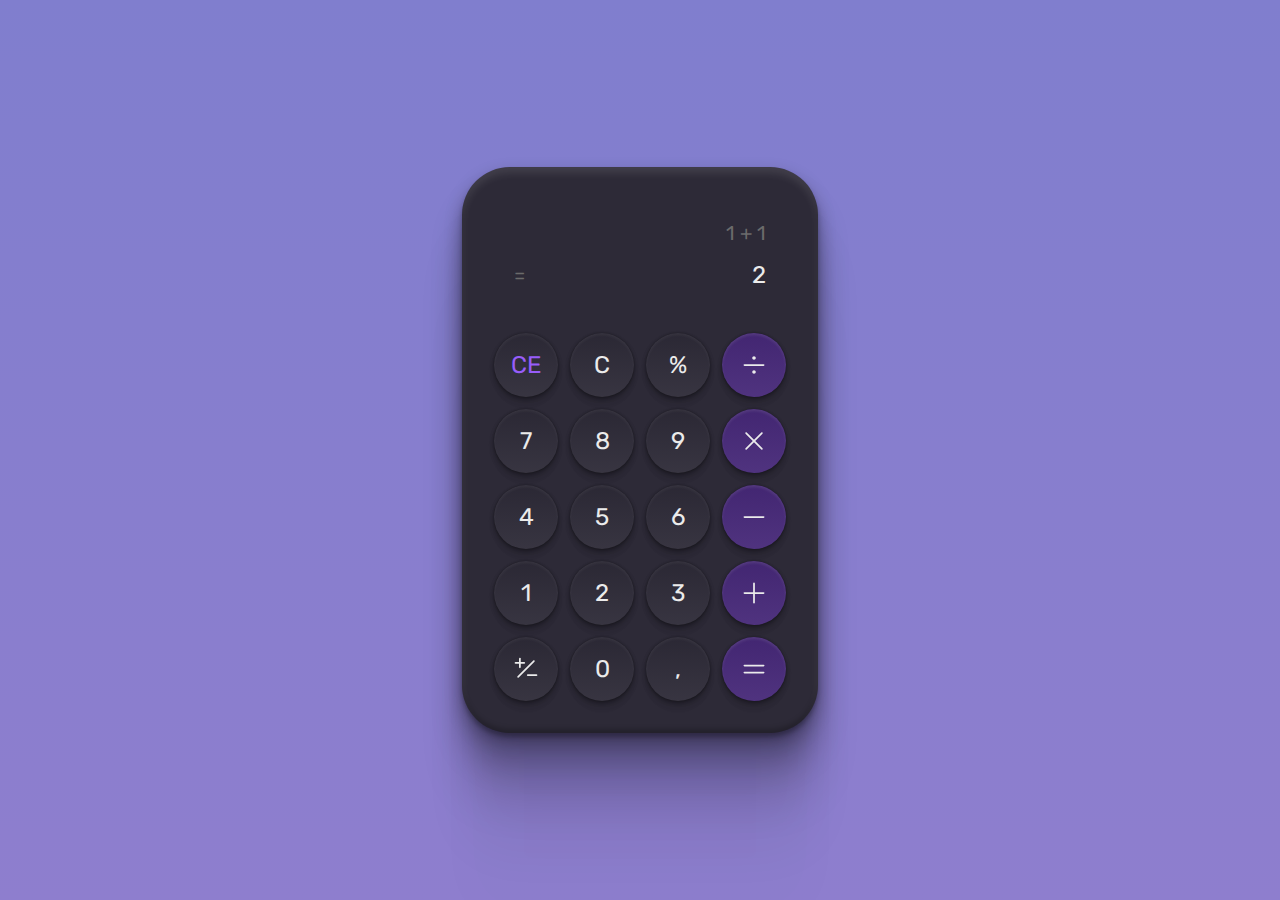
==== Calculadora/index.html @ aee04ab6 "criacao do quinto desafio" ====
<!DOCTYPE html>
<html lang="pt-br">
  <head>
    <meta charset="UTF-8" />
    <meta http-equiv="X-UA-Compatible" content="IE=edge" />
    <meta name="viewport" content="width=device-width, initial-scale=1.0" />
    <link rel="preconnect" href="https://fonts.googleapis.com" />
    <link rel="preconnect" href="https://fonts.gstatic.com" crossorigin />
    <link
      href="https://fonts.googleapis.com/css2?family=Rubik&display=swap"
      rel="stylesheet"
    />
    <link rel="stylesheet" href="style.css" />
    <title>Calculadora</title>
  </head>
  <body>
    <div></div>
    <div class="calculadora">
      <div class="header">
        <p class="historico">1 + 1</p>
        <div class="contas">
          <p class="sinal">=</p>
          <p class="numero">2</p>
        </div>
      </div>

      <div class="teclado">
        <div class="teclas">
          <div class="ce">CE</div>
          <div>C</div>
          <div>%</div>
          <div class="operacao"><img src="img/divisao.svg" alt="" /></div>
        </div>
        <div class="teclas">
          <div>7</div>
          <div>8</div>
          <div>9</div>
          <div class="operacao"><img src="img/multiplicacao.svg" alt="" /></div>
        </div>
        <div class="teclas">
          <div>4</div>
          <div>5</div>
          <div>6</div>
          <div class="operacao"><img src="img/subtracao.svg" alt="" /></div>
        </div>
        <div class="teclas">
          <div>1</div>
          <div>2</div>
          <div>3</div>
          <div class="operacao"><img src="img/soma.svg" alt="" /></div>
        </div>
        <div class="teclas">
          <div><img src="img/menos-e-mais.svg" alt="" /></div>
          <div>0</div>
          <div>,</div>
          <div class="operacao"><img src="img/igual.svg" alt="" /></div>
        </div>
      </div>
    </div>
    <div></div>
  </body>
</html>
---- Calculadora/style.css ----
*{
  padding: 0;
  margin: 0;
  box-sizing: border-box;
  font-family: 'Rubik', sans-serif;
}

body{
  background: linear-gradient(180deg, #807ECE 0%, #8E7ECE 100%);
  display: flex;
  justify-content: center;
  align-items: center;
  height: 100vh;
}

.calculadora{
  background: #2D2A37;
  box-shadow: 0px 4px 4px rgba(0, 0, 0, 0.25), 0px 188px 52px rgba(0, 0, 0, 0.01), 0px 120px 48px rgba(0, 0, 0, 0.04), 0px 68px 41px rgba(0, 0, 0, 0.15), 0px 30px 30px rgba(0, 0, 0, 0.26), 0px 8px 17px rgba(0, 0, 0, 0.29), inset 0px 6px 8px rgba(255, 255, 255, 0.1), inset 0px -4px 5px rgba(0, 0, 0, 0.22);
  border-radius: 48px;
  padding: 54px 32px 32px 32px;
}

.header{
  padding-inline: 20px;
}

.historico{
  text-align: end;
  color: #6B6B6B;
  font-size: 20px;
}

.contas{
  display: flex;
  align-items: center;
  justify-content: space-between;
  margin-top: 16px;
}

.sinal{
  color: #6B6B6B;
  font-size: 20px;
}

.numero{
  color: #EBEBEB;
  font-size: 24px;
}

.teclado{
  margin-top: 32px;
  display: flex;
  flex-direction: column;
}

.teclas{
  display: flex;
  gap: 12px;
  margin-top: 12px;
}

.teclas div{
  background: linear-gradient(180deg, rgba(0, 0, 0, 0.05) 0%, rgba(255, 255, 255, 0.05) 100%), #2D2A37;
  box-shadow: 0px 11px 7px rgba(0, 0, 0, 0.01), 0px 7px 7px rgba(0, 0, 0, 0.04), 0px 4px 6px rgba(0, 0, 0, 0.1), 0px 2px 4px rgba(0, 0, 0, 0.26), 0px 0px 2px rgba(0, 0, 0, 0.29), inset 0px 2px 3px rgba(255, 255, 255, 0.06);
  width: 64px;
  height: 64px;
  border-radius: 50%;
  display: flex;
  align-items: center;
  justify-content: center;
  font-size: 24px;
  color: #EBEBEB;
  cursor: pointer;
}

.teclas div:hover{
  filter: brightness(1.5);
}

.teclas .ce{
  color: #975DFA;
}

.teclas .operacao{
  background: linear-gradient(180deg, rgba(0, 0, 0, 0.05) 0.01%, rgba(255, 255, 255, 0.05) 100%), #462878;
  box-shadow: 0px 11px 7px rgba(0, 0, 0, 0.01), 0px 7px 7px rgba(0, 0, 0, 0.04), 0px 4px 6px rgba(0, 0, 0, 0.1), 0px 2px 4px rgba(0, 0, 0, 0.26), 0px 0px 2px rgba(0, 0, 0, 0.29), inset 0px 2px 3px rgba(255, 255, 255, 0.1);
}
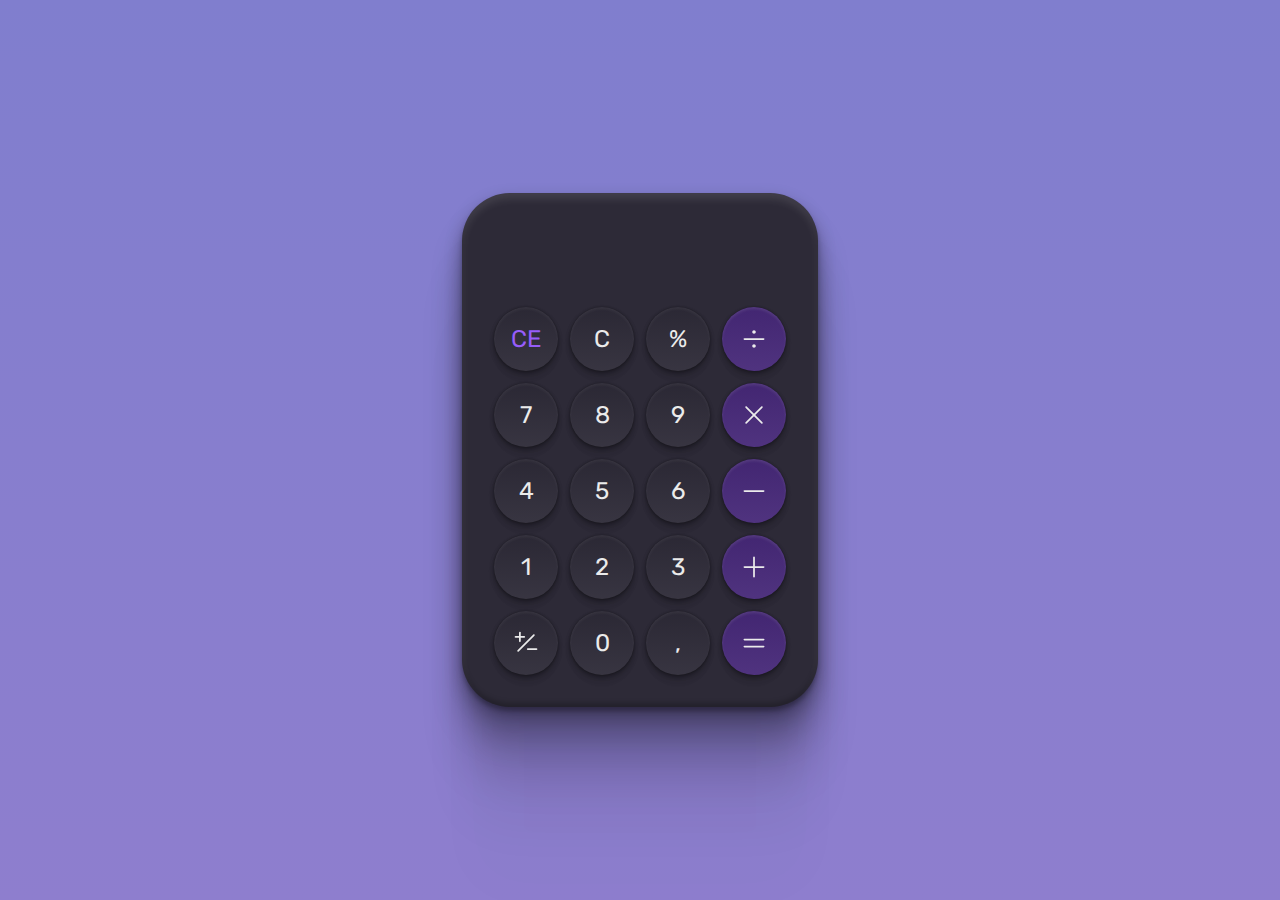
==== commit 928523d3: "calculadora" ====
--- a/Calculadora/index.html
+++ b/Calculadora/index.html
@@ -2,7 +2,6 @@
 <html lang="pt-br">
   <head>
     <meta charset="UTF-8" />
-    <meta http-equiv="X-UA-Compatible" content="IE=edge" />
     <meta name="viewport" content="width=device-width, initial-scale=1.0" />
     <link rel="preconnect" href="https://fonts.googleapis.com" />
     <link rel="preconnect" href="https://fonts.gstatic.com" crossorigin />
@@ -14,49 +13,63 @@
     <title>Calculadora</title>
   </head>
   <body>
-    <div></div>
-    <div class="calculadora">
+    <section class="calculadora">
       <div class="header">
-        <p class="historico">1 + 1</p>
-        <div class="contas">
-          <p class="sinal">=</p>
-          <p class="numero">2</p>
+        <p class="historico"></p>
+        <div class="conta">
+          <p class="sinal"></p>
+          <p class="numero"></p>
         </div>
       </div>
 
       <div class="teclado">
         <div class="teclas">
-          <div class="ce">CE</div>
-          <div>C</div>
-          <div>%</div>
-          <div class="operacao"><img src="img/divisao.svg" alt="" /></div>
+          <button type="submit" class="ce" onclick="limpar()">CE</button>
+          <button type="submit" onclick="limparTudo()">C</button>
+          <button type="submit" onclick="porcento()">%</button>
+          <button type="submit" class="operacao" onclick="calcular('/')">
+            <img src="./img/divisao.svg" alt="" />
+          </button>
         </div>
         <div class="teclas">
-          <div>7</div>
-          <div>8</div>
-          <div>9</div>
-          <div class="operacao"><img src="img/multiplicacao.svg" alt="" /></div>
+          <button type="submit" onclick="botao(7)">7</button>
+          <button type="submit" onclick="botao(8)">8</button>
+          <button type="submit" onclick="botao(9)">9</button>
+          <button type="submit" class="operacao" onclick="calcular('*')">
+            <img src="./img/multiplicacao.svg" alt="" />
+          </button>
         </div>
+
         <div class="teclas">
-          <div>4</div>
-          <div>5</div>
-          <div>6</div>
-          <div class="operacao"><img src="img/subtracao.svg" alt="" /></div>
+          <button type="submit" onclick="botao(4)">4</button>
+          <button type="submit" onclick="botao(5)">5</button>
+          <button type="submit" onclick="botao(6)">6</button>
+          <button type="submit" class="operacao" onclick="calcular('-')">
+            <img src="./img/subtracao.svg" alt="" />
+          </button>
         </div>
+
         <div class="teclas">
-          <div>1</div>
-          <div>2</div>
-          <div>3</div>
-          <div class="operacao"><img src="img/soma.svg" alt="" /></div>
+          <button type="submit" onclick="botao(1)">1</button>
+          <button type="submit" onclick="botao(2)">2</button>
+          <button type="submit" onclick="botao(3)">3</button>
+          <button type="submit" class="operacao" onclick="calcular('+')">
+            <img src="./img/soma.svg" alt="" />
+          </button>
         </div>
+
         <div class="teclas">
-          <div><img src="img/menos-e-mais.svg" alt="" /></div>
-          <div>0</div>
-          <div>,</div>
-          <div class="operacao"><img src="img/igual.svg" alt="" /></div>
+          <button type="submit" onclick="inverter()">
+            <img src="./img/menos-e-mais.svg" alt="" />
+          </button>
+          <button type="submit" onclick="botao(0)">0</button>
+          <button type="submit" onclick="decimal()">,</button>
+          <button type="submit" class="operacao">
+            <img src="./img/igual.svg" alt="" onclick="igual()" />
+          </button>
         </div>
       </div>
-    </div>
-    <div></div>
+    </section>
+    <script src="script.js"></script>
   </body>
 </html>
--- a/Calculadora/style.css
+++ b/Calculadora/style.css
@@ -3,6 +3,8 @@
   margin: 0;
   box-sizing: border-box;
   font-family: 'Rubik', sans-serif;
+  -webkit-font-smoothing: antialiased;
+  -moz-osx-font-smoothing: grayscale;
 }
 
 body{
@@ -30,7 +32,7 @@
   font-size: 20px;
 }
 
-.contas{
+.conta{
   display: flex;
   align-items: center;
   justify-content: space-between;
@@ -59,7 +61,7 @@
   margin-top: 12px;
 }
 
-.teclas div{
+button{
   background: linear-gradient(180deg, rgba(0, 0, 0, 0.05) 0%, rgba(255, 255, 255, 0.05) 100%), #2D2A37;
   box-shadow: 0px 11px 7px rgba(0, 0, 0, 0.01), 0px 7px 7px rgba(0, 0, 0, 0.04), 0px 4px 6px rgba(0, 0, 0, 0.1), 0px 2px 4px rgba(0, 0, 0, 0.26), 0px 0px 2px rgba(0, 0, 0, 0.29), inset 0px 2px 3px rgba(255, 255, 255, 0.06);
   width: 64px;
@@ -71,17 +73,18 @@
   font-size: 24px;
   color: #EBEBEB;
   cursor: pointer;
+  border: none;
 }
 
-.teclas div:hover{
+button:hover{
   filter: brightness(1.5);
 }
 
-.teclas .ce{
+.ce{
   color: #975DFA;
 }
 
-.teclas .operacao{
+.operacao{
   background: linear-gradient(180deg, rgba(0, 0, 0, 0.05) 0.01%, rgba(255, 255, 255, 0.05) 100%), #462878;
   box-shadow: 0px 11px 7px rgba(0, 0, 0, 0.01), 0px 7px 7px rgba(0, 0, 0, 0.04), 0px 4px 6px rgba(0, 0, 0, 0.1), 0px 2px 4px rgba(0, 0, 0, 0.26), 0px 0px 2px rgba(0, 0, 0, 0.29), inset 0px 2px 3px rgba(255, 255, 255, 0.1);
 }